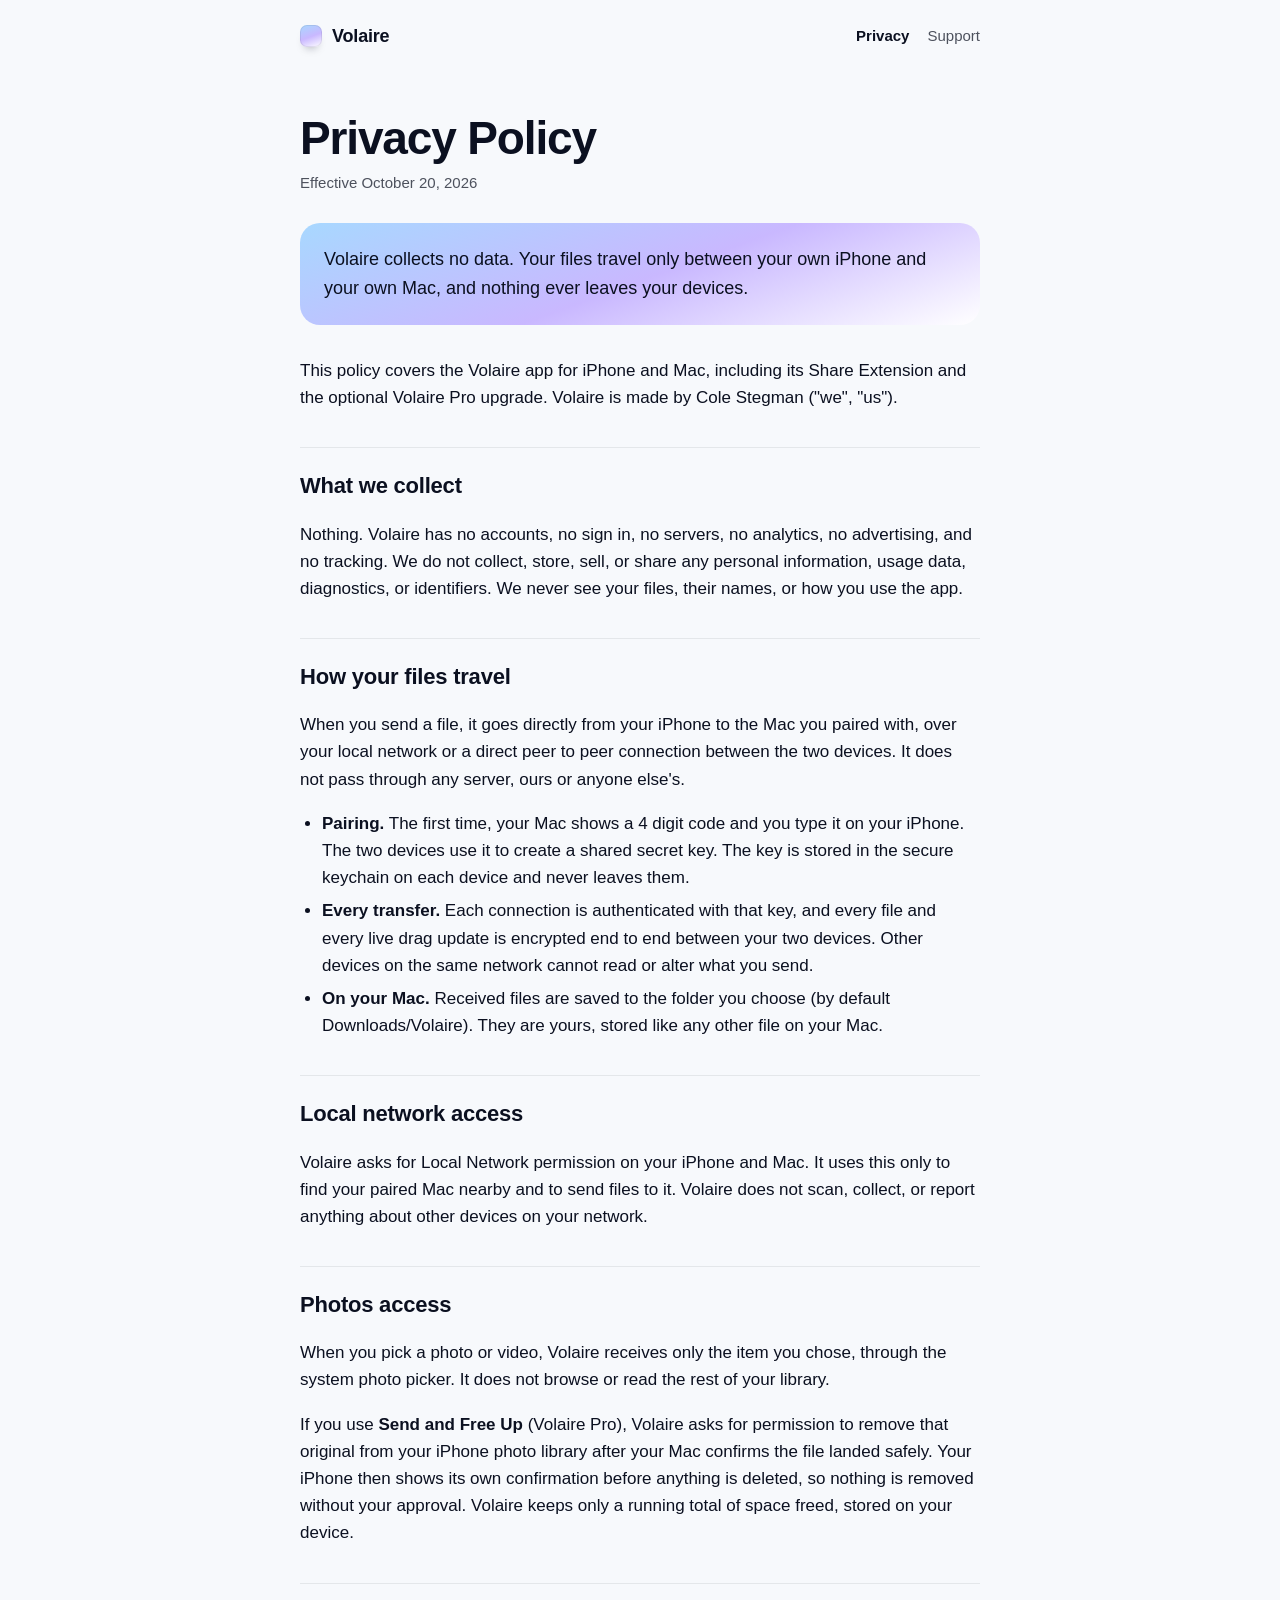
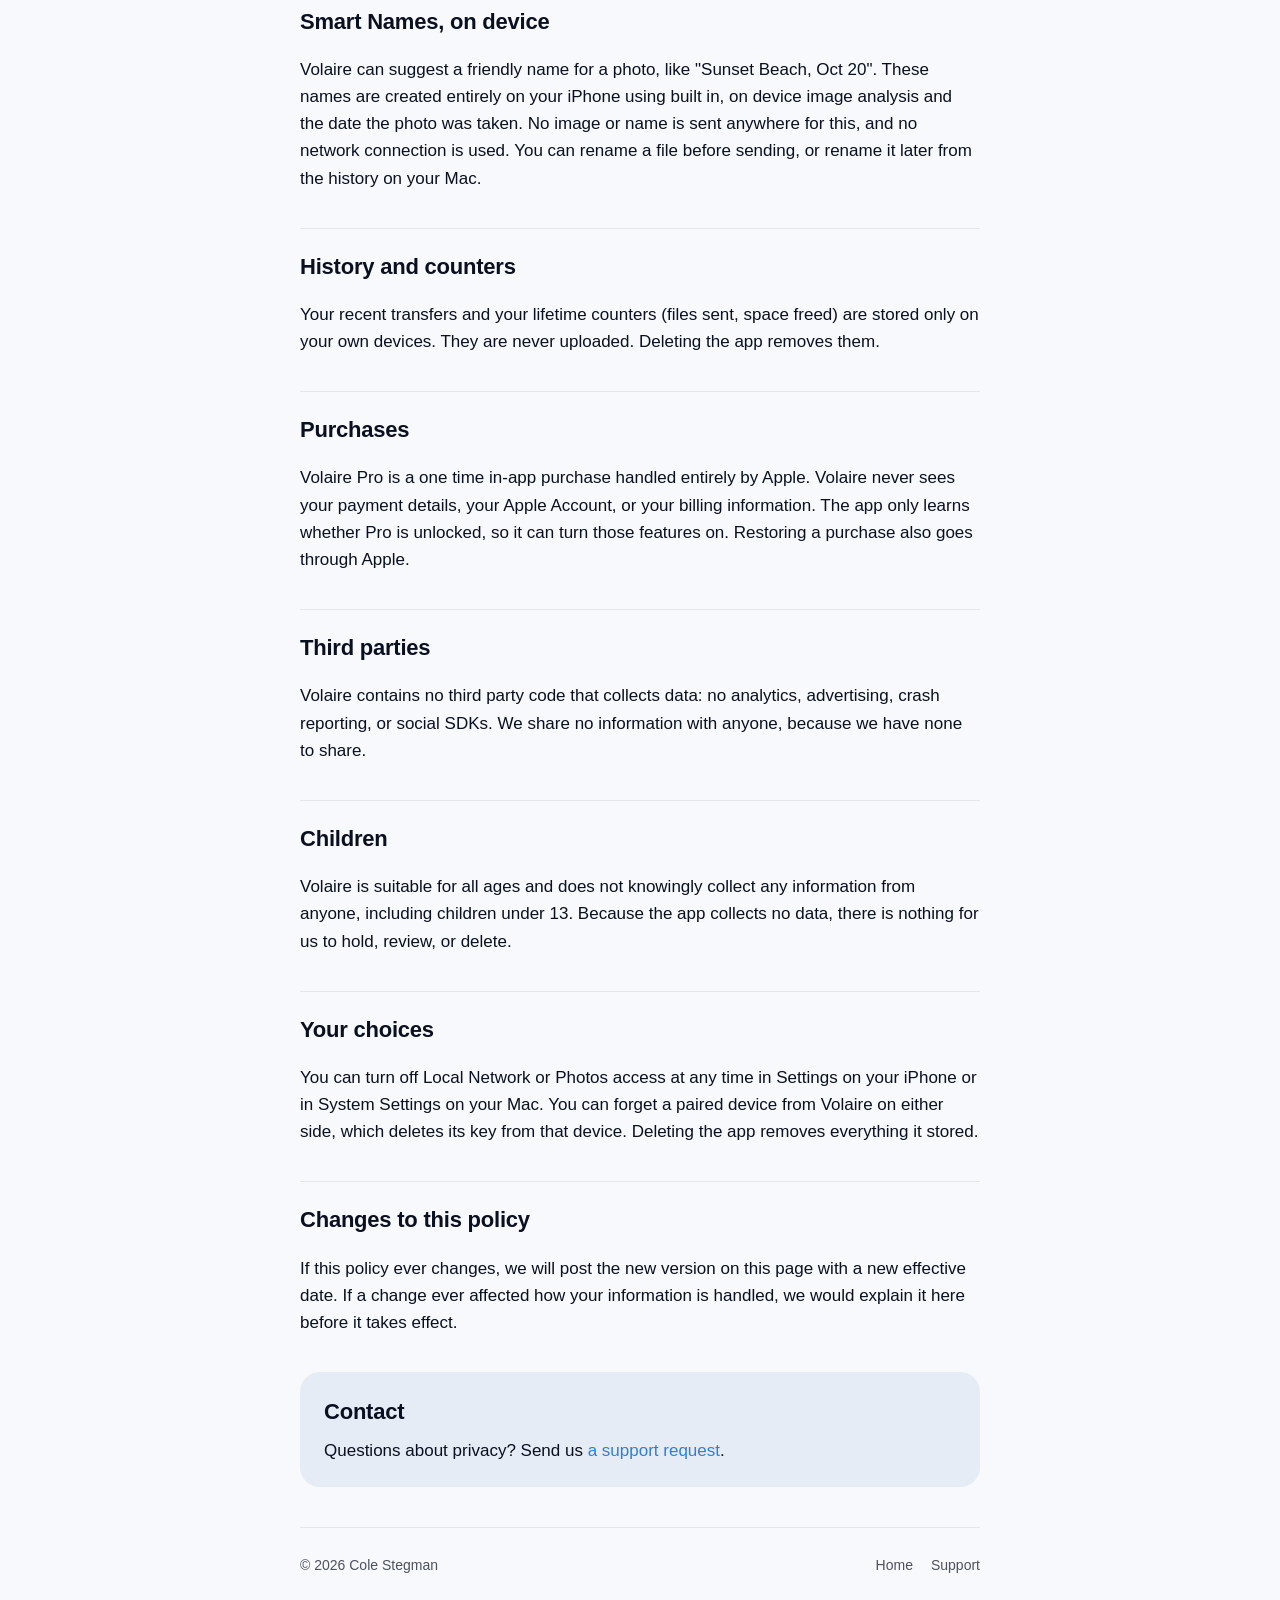
==== privacy.html @ 1eea2919 "Volaire site: privacy policy and support Co-Authored-By: Claude Opus 5.5 <noreply@anthropic.com>" ====
<!doctype html>
<html lang="en">
<head>
  <meta charset="utf-8">
  <meta name="viewport" content="width=device-width, initial-scale=1">
  <title>Volaire Privacy</title>
  <meta name="description" content="Volaire privacy policy. Volaire collects no data. Files travel only between your own paired devices.">
  <meta name="color-scheme" content="light dark">
  <meta name="theme-color" content="#F7F9FC" media="(prefers-color-scheme: light)">
  <meta name="theme-color" content="#0B1020" media="(prefers-color-scheme: dark)">
  <link rel="stylesheet" href="style.css">
</head>
<body>
  <div class="wrap">
    <header class="top">
      <a class="brand" href="./"><span class="mark" aria-hidden="true"></span>Volaire</a>
      <nav aria-label="Site">
        <a href="privacy.html" aria-current="page">Privacy</a>
        <a href="support.html">Support</a>
      </nav>
    </header>

    <main class="doc">
      <h1>Privacy Policy</h1>
      <p class="meta">Effective October 20, 2026</p>

      <p class="summary">Volaire collects no data. Your files travel only between your own iPhone and your own Mac, and nothing ever leaves your devices.</p>

      <p>This policy covers the Volaire app for iPhone and Mac, including its Share Extension and the optional Volaire Pro upgrade. Volaire is made by Cole Stegman ("we", "us").</p>

      <h2>What we collect</h2>
      <p>Nothing. Volaire has no accounts, no sign in, no servers, no analytics, no advertising, and no tracking. We do not collect, store, sell, or share any personal information, usage data, diagnostics, or identifiers. We never see your files, their names, or how you use the app.</p>

      <h2>How your files travel</h2>
      <p>When you send a file, it goes directly from your iPhone to the Mac you paired with, over your local network or a direct peer to peer connection between the two devices. It does not pass through any server, ours or anyone else's.</p>
      <ul>
        <li><strong>Pairing.</strong> The first time, your Mac shows a 4 digit code and you type it on your iPhone. The two devices use it to create a shared secret key. The key is stored in the secure keychain on each device and never leaves them.</li>
        <li><strong>Every transfer.</strong> Each connection is authenticated with that key, and every file and every live drag update is encrypted end to end between your two devices. Other devices on the same network cannot read or alter what you send.</li>
        <li><strong>On your Mac.</strong> Received files are saved to the folder you choose (by default Downloads/Volaire). They are yours, stored like any other file on your Mac.</li>
      </ul>

      <h2>Local network access</h2>
      <p>Volaire asks for Local Network permission on your iPhone and Mac. It uses this only to find your paired Mac nearby and to send files to it. Volaire does not scan, collect, or report anything about other devices on your network.</p>

      <h2>Photos access</h2>
      <p>When you pick a photo or video, Volaire receives only the item you chose, through the system photo picker. It does not browse or read the rest of your library.</p>
      <p>If you use <strong>Send and Free Up</strong> (Volaire Pro), Volaire asks for permission to remove that original from your iPhone photo library after your Mac confirms the file landed safely. Your iPhone then shows its own confirmation before anything is deleted, so nothing is removed without your approval. Volaire keeps only a running total of space freed, stored on your device.</p>

      <h2>Smart Names, on device</h2>
      <p>Volaire can suggest a friendly name for a photo, like "Sunset Beach, Oct 20". These names are created entirely on your iPhone using built in, on device image analysis and the date the photo was taken. No image or name is sent anywhere for this, and no network connection is used. You can rename a file before sending, or rename it later from the history on your Mac.</p>

      <h2>History and counters</h2>
      <p>Your recent transfers and your lifetime counters (files sent, space freed) are stored only on your own devices. They are never uploaded. Deleting the app removes them.</p>

      <h2>Purchases</h2>
      <p>Volaire Pro is a one time in-app purchase handled entirely by Apple. Volaire never sees your payment details, your Apple Account, or your billing information. The app only learns whether Pro is unlocked, so it can turn those features on. Restoring a purchase also goes through Apple.</p>

      <h2>Third parties</h2>
      <p>Volaire contains no third party code that collects data: no analytics, advertising, crash reporting, or social SDKs. We share no information with anyone, because we have none to share.</p>

      <h2>Children</h2>
      <p>Volaire is suitable for all ages and does not knowingly collect any information from anyone, including children under 13. Because the app collects no data, there is nothing for us to hold, review, or delete.</p>

      <h2>Your choices</h2>
      <p>You can turn off Local Network or Photos access at any time in Settings on your iPhone or in System Settings on your Mac. You can forget a paired device from Volaire on either side, which deletes its key from that device. Deleting the app removes everything it stored.</p>

      <h2>Changes to this policy</h2>
      <p>If this policy ever changes, we will post the new version on this page with a new effective date. If a change ever affected how your information is handled, we would explain it here before it takes effect.</p>

      <div class="contact">
        <h2 style="border:0;margin-top:0;padding-top:0">Contact</h2>
        <p>Questions about privacy? Send us <a href="https://github.com/bearandhati-oss/volaire-site/issues/new">a support request</a>.</p>
      </div>
    </main>

    <footer>
      <span>&copy; 2026 Cole Stegman</span>
      <nav aria-label="Legal">
        <a href="./">Home</a>
        <a href="support.html">Support</a>
      </nav>
    </footer>
  </div>
</body>
</html>
---- style.css ----
:root {
  --air: #F7F9FC;
  --ink: #0B1020;
  --ink-soft: rgba(11, 16, 32, 0.72);
  --sky: #2F7FD6;
  --sky-bright: #4FA8FF;
  --mist: #E6ECF5;
  --line: rgba(11, 16, 32, 0.08);
  --card: rgba(255, 255, 255, 0.62);
  --aura: linear-gradient(160deg, #A8D8FF 0%, #C9B8FF 52%, #FFFFFF 100%);
  --tile-shadow: 0 40px 60px -28px rgba(11, 16, 32, 0.28);
  color-scheme: light dark;
}

@media (prefers-color-scheme: dark) {
  :root {
    --air: #0B1020;
    --ink: #F2F5FA;
    --ink-soft: rgba(242, 245, 250, 0.74);
    --sky: #6CB8FF;
    --sky-bright: #6CB8FF;
    --mist: #1A2236;
    --line: rgba(242, 245, 250, 0.10);
    --card: rgba(26, 34, 54, 0.66);
    --aura: linear-gradient(160deg, #2A4A8F 0%, #4B3A8F 52%, #0B1020 100%);
    --tile-shadow: 0 40px 60px -28px rgba(0, 0, 0, 0.7);
  }
}

* { box-sizing: border-box; }

html { -webkit-text-size-adjust: 100%; }

body {
  margin: 0;
  background: var(--air);
  color: var(--ink);
  font-family: -apple-system, BlinkMacSystemFont, "SF Pro Text", "SF Pro Display", "Helvetica Neue", Helvetica, Arial, sans-serif;
  font-size: 17px;
  line-height: 1.6;
  -webkit-font-smoothing: antialiased;
}

a { color: var(--sky); text-decoration: none; }
a:hover, a:focus-visible { text-decoration: underline; text-underline-offset: 3px; }

.wrap { max-width: 720px; margin: 0 auto; padding: 0 20px; }

/* Header */
.top {
  display: flex;
  align-items: center;
  justify-content: space-between;
  padding: 22px 0;
}
.brand {
  display: inline-flex;
  align-items: center;
  gap: 10px;
  font-weight: 600;
  font-size: 18px;
  color: var(--ink);
  letter-spacing: -0.01em;
}
.brand:hover { text-decoration: none; }
.mark {
  width: 22px;
  height: 22px;
  border-radius: 7px;
  background: var(--aura);
  box-shadow: 0 6px 10px -6px rgba(11, 16, 32, 0.4), inset 0 0 0 1px var(--line);
}
.top nav { display: flex; gap: 18px; font-size: 15px; }
.top nav a { color: var(--ink-soft); }
.top nav a[aria-current="page"] { color: var(--ink); font-weight: 600; }

/* Hero */
.hero {
  position: relative;
  overflow: hidden;
  background: var(--aura);
  border-radius: 28px;
  padding: 72px 28px 64px;
  margin: 8px 0 40px;
  text-align: center;
}
.tile {
  width: 92px;
  height: 92px;
  margin: 0 auto 40px;
  border-radius: 26px;
  background: linear-gradient(180deg, rgba(255, 255, 255, 0.95), rgba(255, 255, 255, 0.55));
  box-shadow: var(--tile-shadow), inset 0 0 0 1px rgba(255, 255, 255, 0.6);
  animation: float 6s ease-in-out infinite;
}
@media (prefers-color-scheme: dark) {
  .tile {
    background: linear-gradient(180deg, rgba(242, 245, 250, 0.9), rgba(168, 216, 255, 0.45));
  }
}
@keyframes float {
  0%, 100% { transform: translateY(0); }
  50% { transform: translateY(-10px); }
}
@media (prefers-reduced-motion: reduce) {
  .tile { animation: none; }
}
.hero h1 {
  margin: 0;
  font-family: -apple-system, BlinkMacSystemFont, "SF Pro Display", "Helvetica Neue", Helvetica, Arial, sans-serif;
  font-size: clamp(44px, 10vw, 72px);
  font-weight: 600;
  letter-spacing: -0.03em;
  line-height: 1.05;
}
.tagline {
  margin: 10px 0 0;
  font-size: clamp(20px, 4.5vw, 26px);
  font-weight: 500;
  color: var(--ink-soft);
  letter-spacing: -0.01em;
}
.lede {
  max-width: 520px;
  margin: 28px auto 0;
  font-size: 18px;
}
.platforms {
  margin: 22px 0 0;
  font-size: 14px;
  color: var(--ink-soft);
  letter-spacing: 0.02em;
}

/* Cards */
.cards {
  display: grid;
  grid-template-columns: repeat(auto-fit, minmax(200px, 1fr));
  gap: 14px;
  margin-bottom: 40px;
}
.card {
  background: var(--mist);
  border-radius: 20px;
  padding: 20px 22px;
}
.card h3 { margin: 0 0 6px; font-size: 17px; font-weight: 600; }
.card p { margin: 0; font-size: 15px; color: var(--ink-soft); }

/* Document pages */
.doc { padding: 16px 0 40px; }
.doc h1 {
  font-family: -apple-system, BlinkMacSystemFont, "SF Pro Display", "Helvetica Neue", Helvetica, Arial, sans-serif;
  font-size: clamp(34px, 7vw, 46px);
  font-weight: 600;
  letter-spacing: -0.025em;
  line-height: 1.1;
  margin: 24px 0 8px;
}
.doc .meta { color: var(--ink-soft); font-size: 15px; margin: 0 0 28px; }
.doc .summary {
  background: var(--aura);
  border-radius: 20px;
  padding: 22px 24px;
  margin: 0 0 32px;
  font-size: 18px;
  font-weight: 500;
}
.doc h2 {
  font-size: 22px;
  font-weight: 600;
  letter-spacing: -0.01em;
  margin: 36px 0 8px;
  padding-top: 20px;
  border-top: 1px solid var(--line);
}
.doc h3 { font-size: 17px; font-weight: 600; margin: 22px 0 4px; }
.doc ul, .doc ol { padding-left: 22px; }
.doc li { margin: 6px 0; }
.doc code {
  font-family: ui-monospace, "SF Mono", Menlo, monospace;
  font-size: 0.92em;
  background: var(--mist);
  padding: 1px 6px;
  border-radius: 6px;
}
.contact {
  background: var(--mist);
  border-radius: 20px;
  padding: 22px 24px;
  margin-top: 36px;
}
.contact p { margin: 0; }

/* Footer */
footer {
  border-top: 1px solid var(--line);
  padding: 26px 0 40px;
  font-size: 14px;
  color: var(--ink-soft);
  display: flex;
  flex-wrap: wrap;
  gap: 8px 20px;
  justify-content: space-between;
}
footer nav { display: flex; gap: 18px; }
footer a { color: var(--ink-soft); }

@media (max-width: 480px) {
  body { font-size: 16px; }
  .wrap { padding: 0 16px; }
  .hero { padding: 56px 20px 48px; border-radius: 24px; }
  .tile { width: 76px; height: 76px; border-radius: 22px; margin-bottom: 32px; }
  .top nav { gap: 14px; }
}
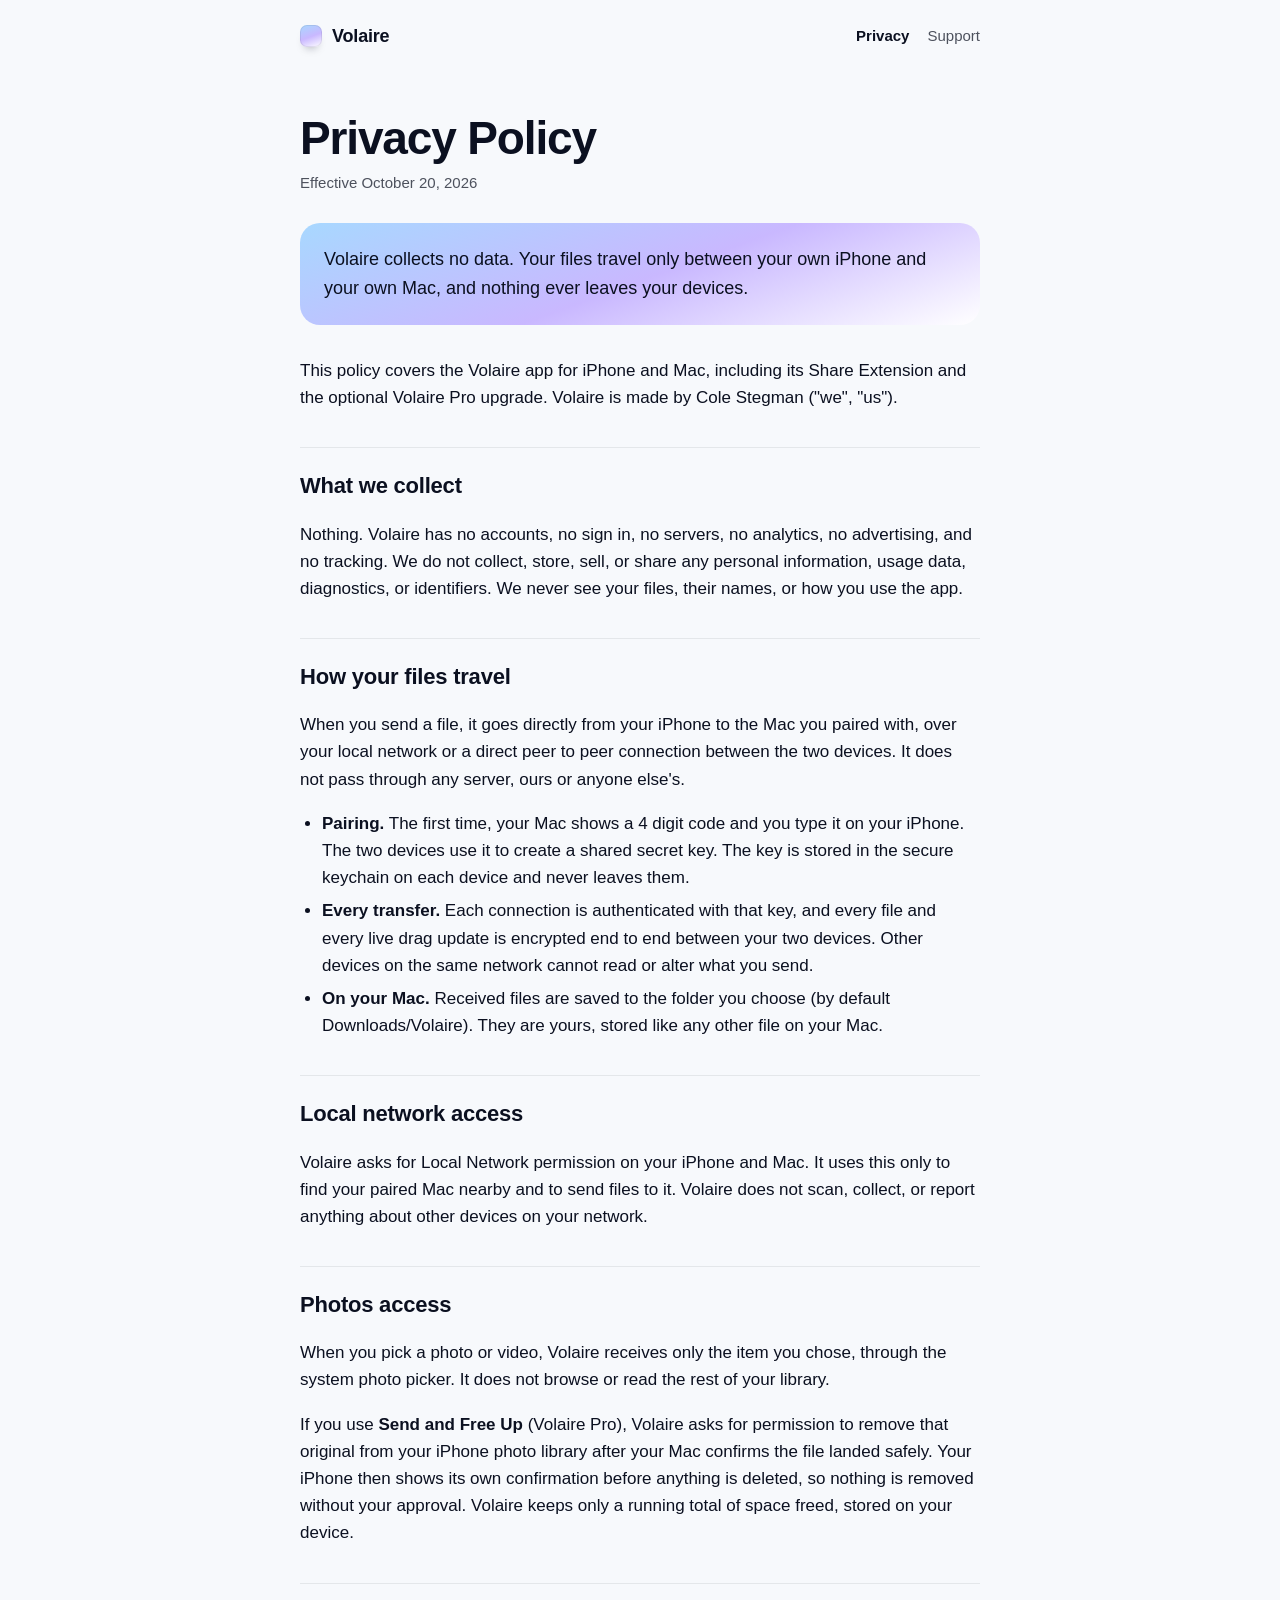
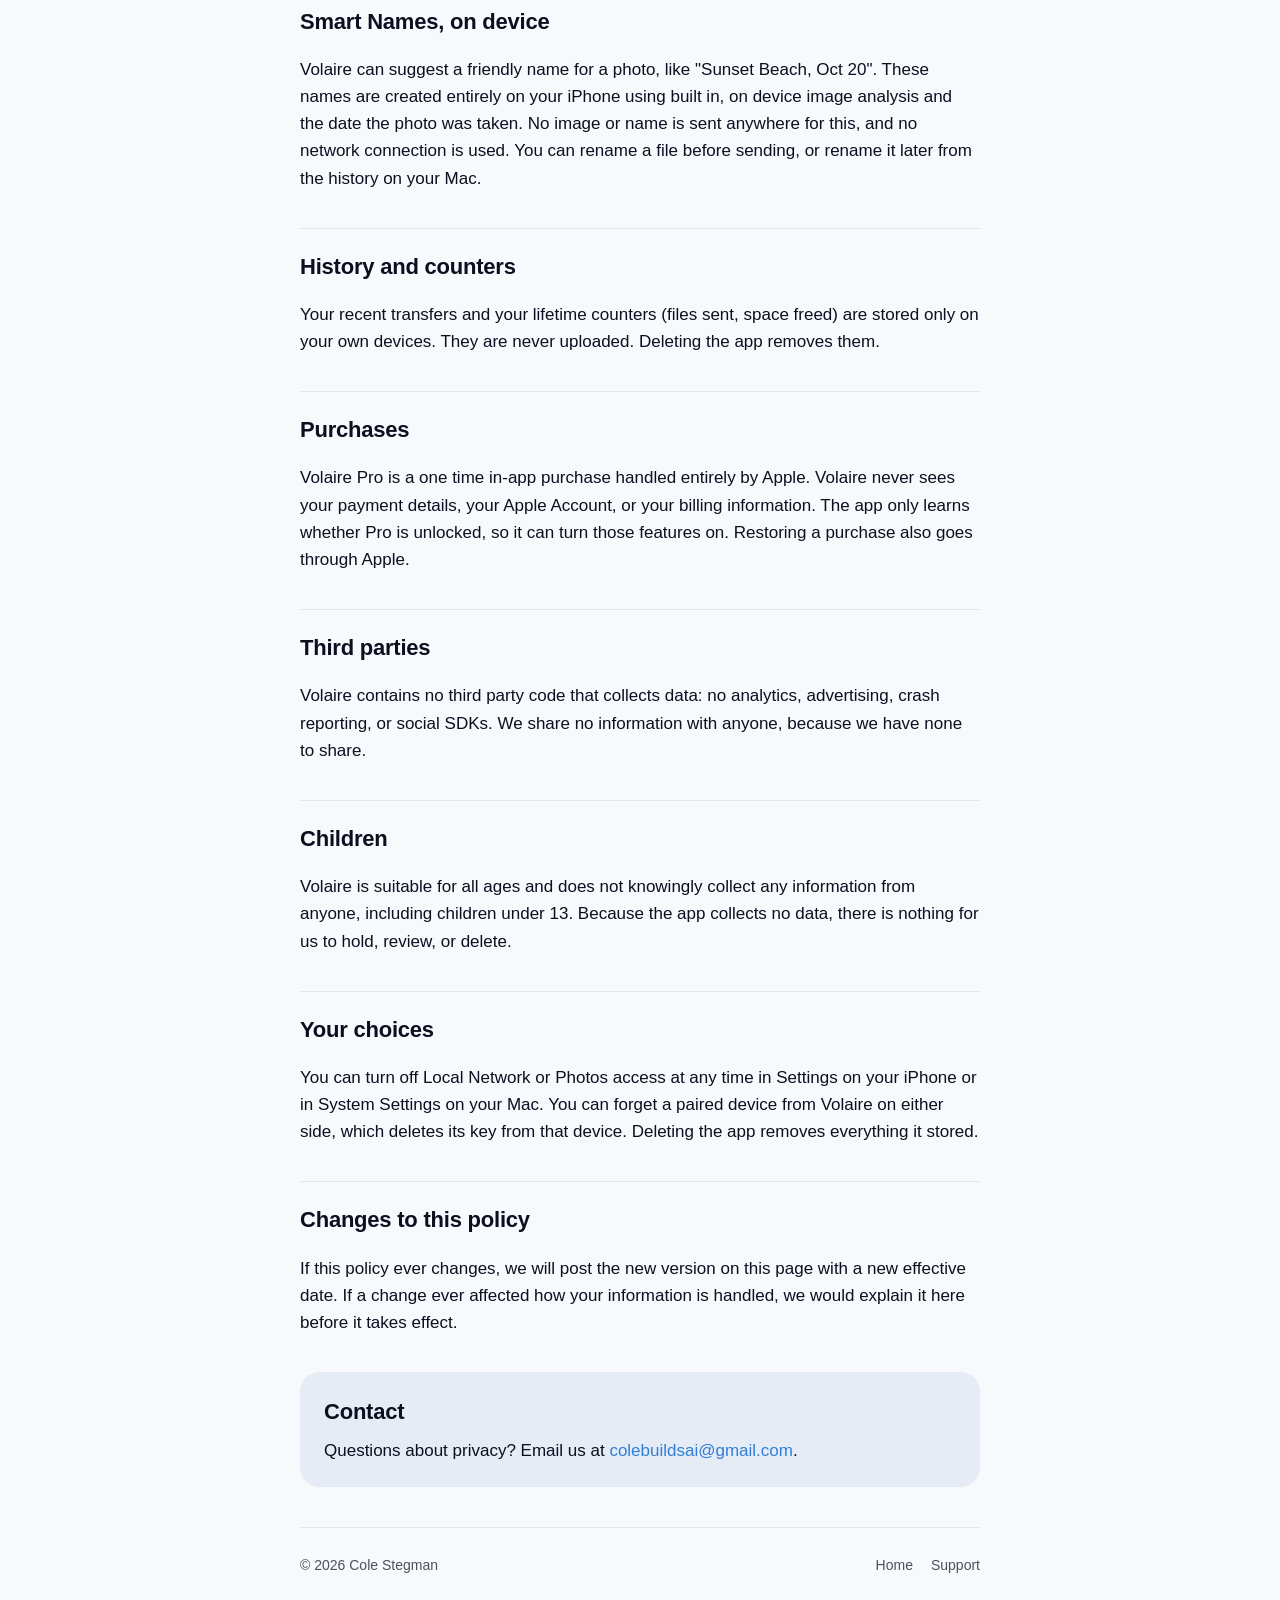
==== commit f1e51e01: "Support email: colebuildsai@gmail.com Co-Authored-By: Claude Opus 5.5 <noreply@anthropic.com>" ====
--- a/privacy.html
+++ b/privacy.html
@@ -69,7 +69,7 @@
 
       <div class="contact">
         <h2 style="border:0;margin-top:0;padding-top:0">Contact</h2>
-        <p>Questions about privacy? Send us <a href="https://github.com/bearandhati-oss/volaire-site/issues/new">a support request</a>.</p>
+        <p>Questions about privacy? Email us at <a href="mailto:colebuildsai@gmail.com?subject=Volaire%20privacy">colebuildsai@gmail.com</a>.</p>
       </div>
     </main>
 
